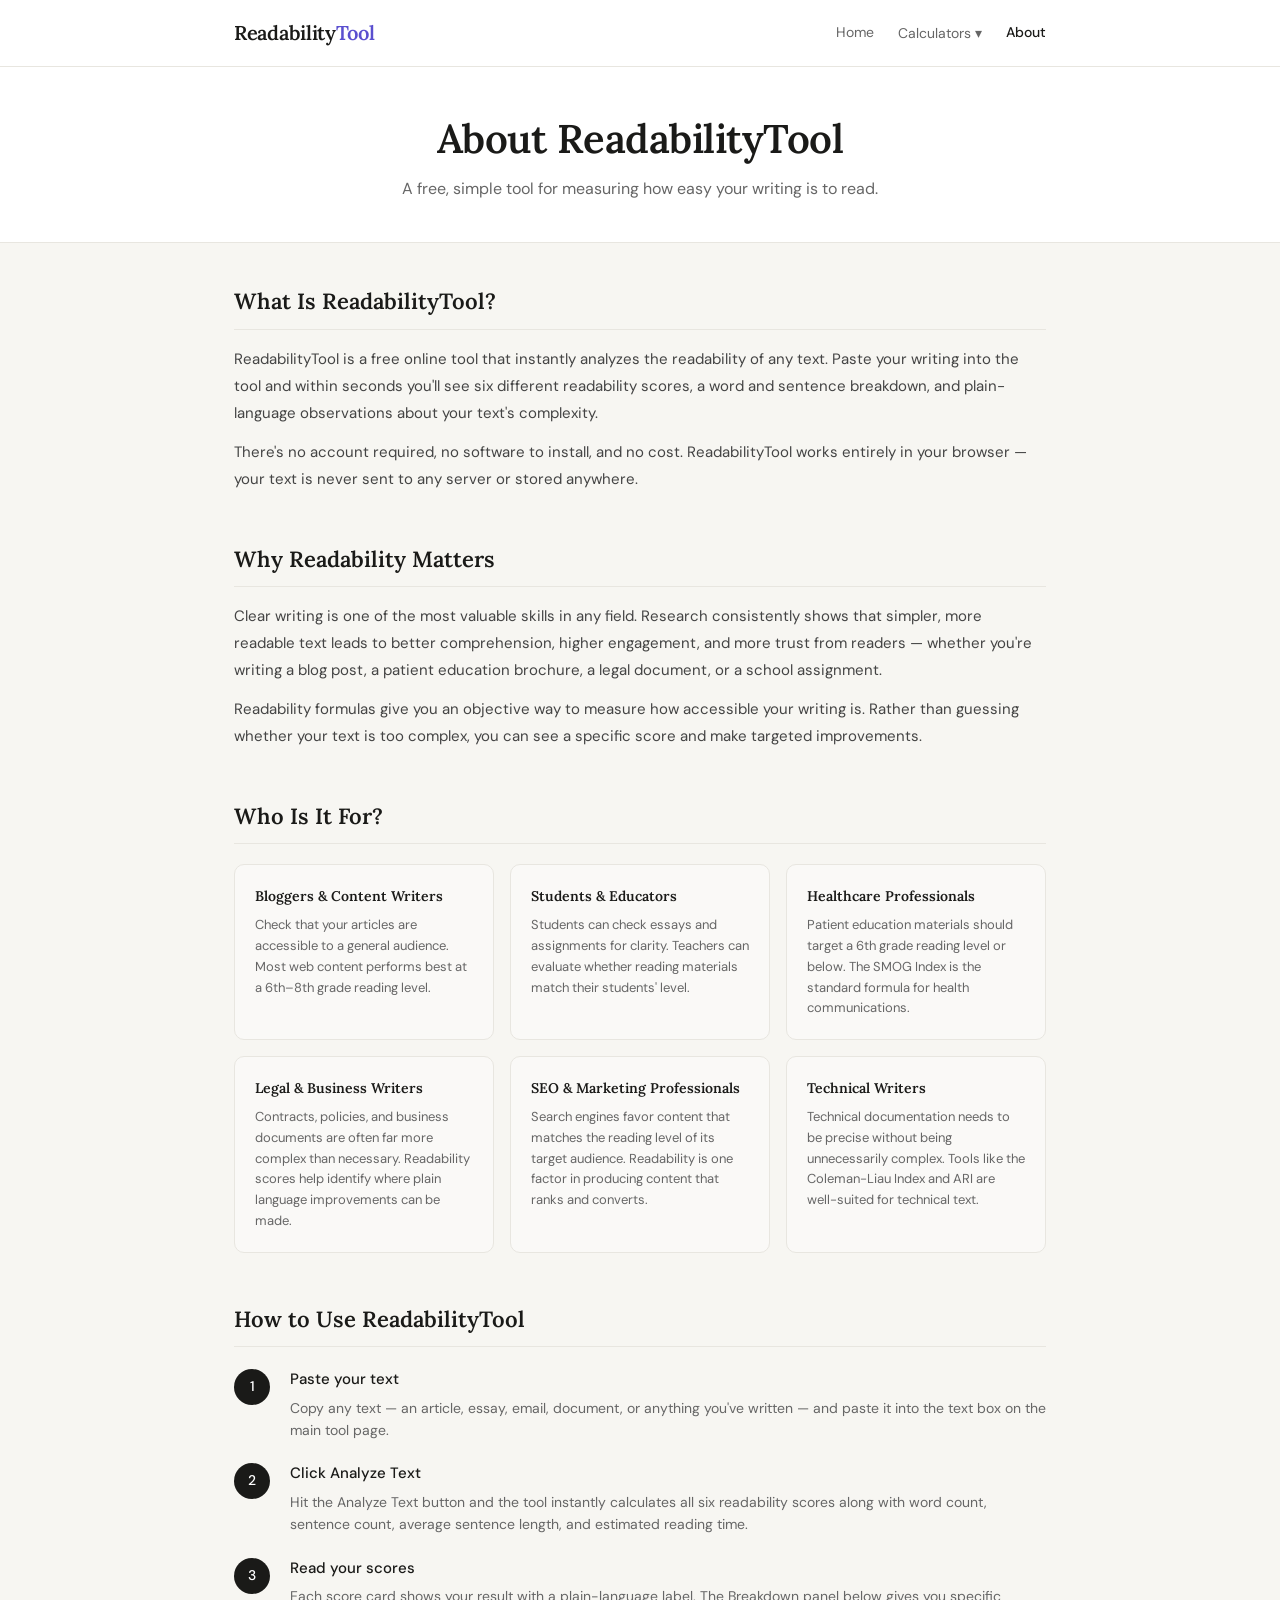
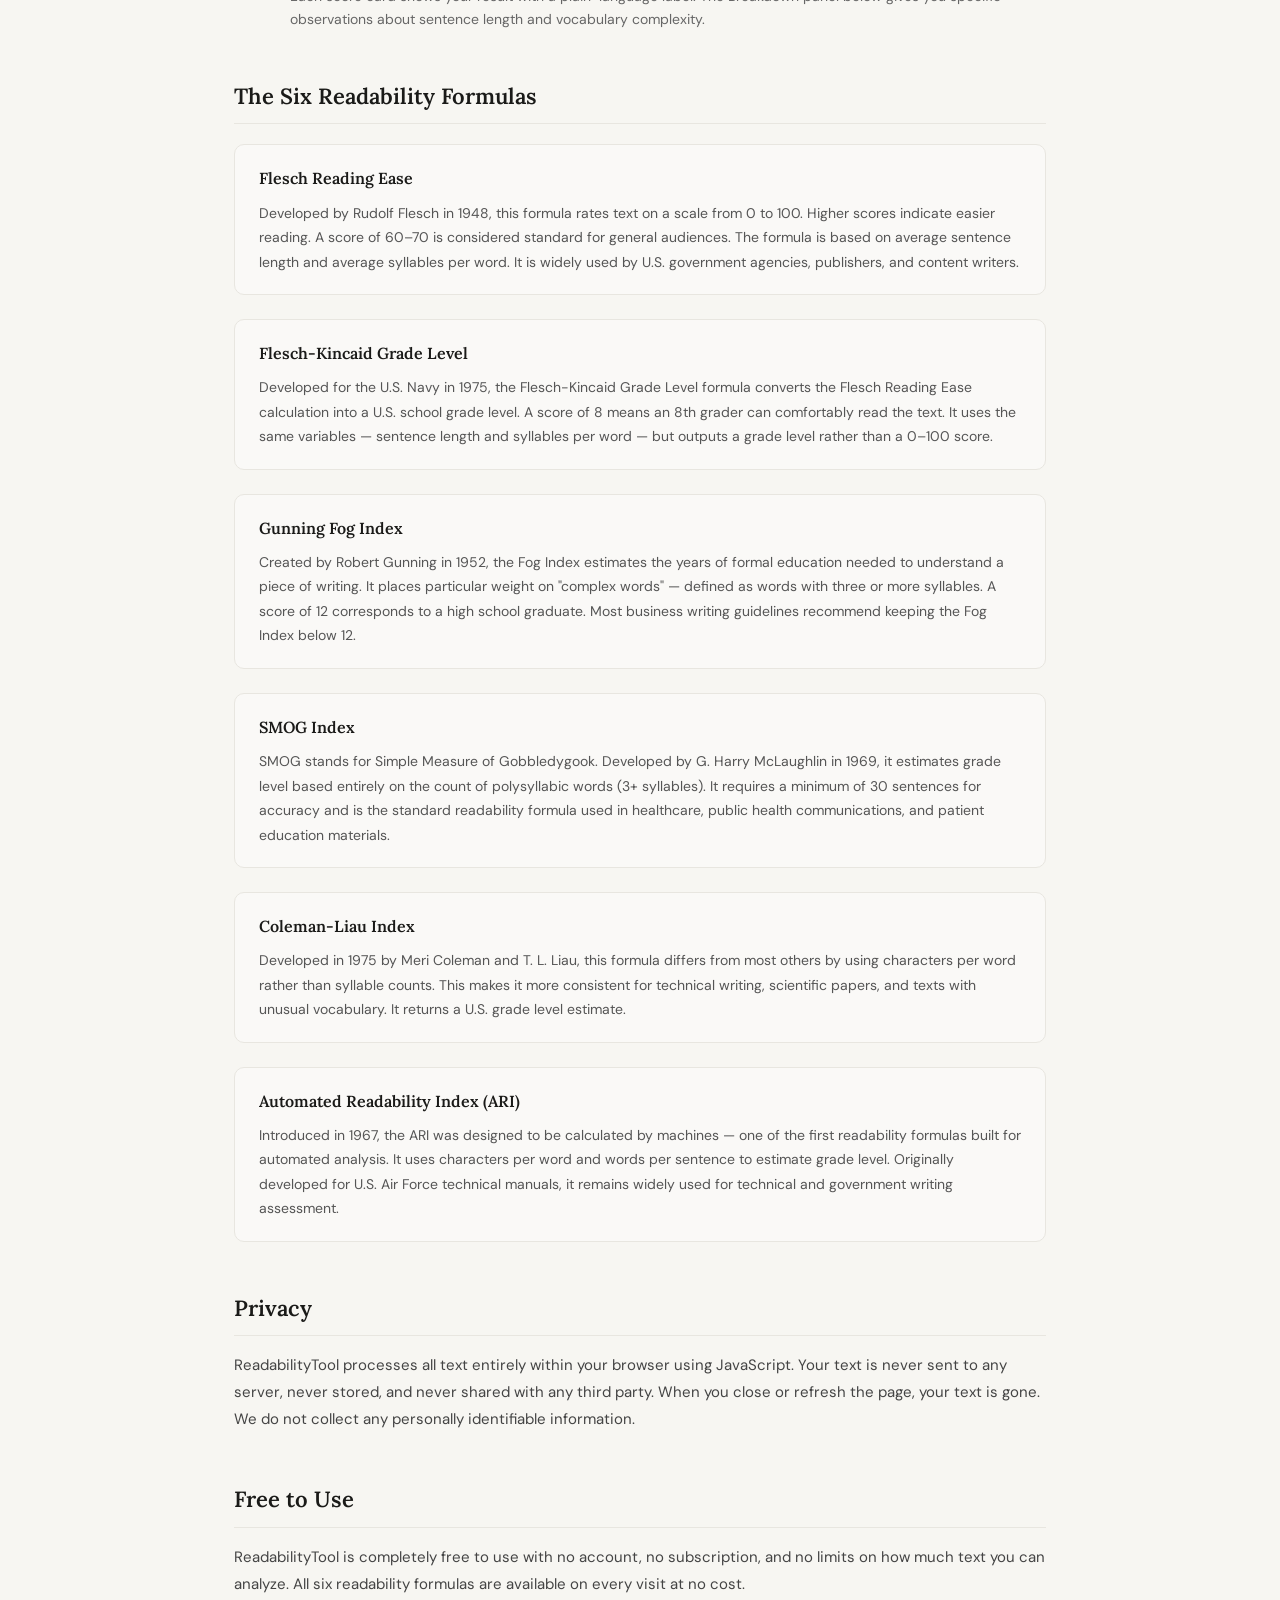
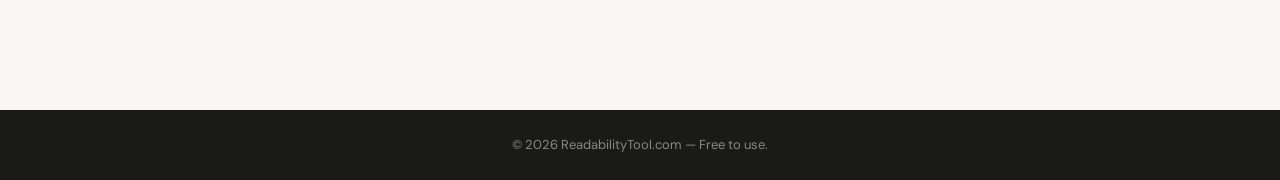
==== about/index.html @ 3c27fea6 "Dropdown nav" ====
<!DOCTYPE html>
<html lang="en">
<head>
  <meta charset="UTF-8" />
  <meta name="viewport" content="width=device-width, initial-scale=1.0" />
  <title>About — ReadabilityTool</title>
  <meta name="description" content="Learn about ReadabilityTool — a free online readability checker that calculates Flesch, Flesch-Kincaid, Gunning Fog, SMOG, Coleman-Liau, and ARI scores. Free to use, no account required." />
  <link rel="stylesheet" href="../style.css" />
  <link href="https://fonts.googleapis.com/css2?family=Lora:wght@400;500;600&family=DM+Sans:opsz,wght@9..40,400;9..40,500&display=swap" rel="stylesheet" />
</head>
<body>

  <header class="site-header">
    <div class="container">
      <a href="/" class="logo">Readability<span>Tool</span></a>
      <nav>
        <a href="/">Home</a>
        <div class="nav-dropdown">
          <button class="nav-dropdown-btn">Calculators ▾</button>
          <div class="nav-dropdown-menu">
            <a href="/flesch-reading-ease/">Flesch Reading Ease</a>
            <a href="/flesch-kincaid-calculator/">Flesch-Kincaid Grade Level</a>
            <a href="/gunning-fog-index-calculator/">Gunning Fog Index</a>
            <a href="/smog-index-calculator/">SMOG Index</a>
            <a href="/coleman-liau-index/">Coleman-Liau Index</a>
            <a href="/automated-readability-index/">Automated Readability Index</a>
          </div>
        </div>
        <a href="/about/" class="active">About</a>
      </nav>
    </div>
  </header>

  <main>
    <section class="hero">
      <div class="container">
        <h1>About ReadabilityTool</h1>
        <p class="subtitle">A free, simple tool for measuring how easy your writing is to read.</p>
      </div>
    </section>

    <section class="about-section">
      <div class="container">

        <div class="about-block">
          <h2>What Is ReadabilityTool?</h2>
          <p>ReadabilityTool is a free online tool that instantly analyzes the readability of any text. Paste your writing into the tool and within seconds you'll see six different readability scores, a word and sentence breakdown, and plain-language observations about your text's complexity.</p>
          <p>There's no account required, no software to install, and no cost. ReadabilityTool works entirely in your browser — your text is never sent to any server or stored anywhere.</p>
        </div>

        <div class="about-block">
          <h2>Why Readability Matters</h2>
          <p>Clear writing is one of the most valuable skills in any field. Research consistently shows that simpler, more readable text leads to better comprehension, higher engagement, and more trust from readers — whether you're writing a blog post, a patient education brochure, a legal document, or a school assignment.</p>
          <p>Readability formulas give you an objective way to measure how accessible your writing is. Rather than guessing whether your text is too complex, you can see a specific score and make targeted improvements.</p>
        </div>

        <div class="about-block">
          <h2>Who Is It For?</h2>
          <div class="about-grid">
            <div class="about-card">
              <h3>Bloggers & Content Writers</h3>
              <p>Check that your articles are accessible to a general audience. Most web content performs best at a 6th–8th grade reading level.</p>
            </div>
            <div class="about-card">
              <h3>Students & Educators</h3>
              <p>Students can check essays and assignments for clarity. Teachers can evaluate whether reading materials match their students' level.</p>
            </div>
            <div class="about-card">
              <h3>Healthcare Professionals</h3>
              <p>Patient education materials should target a 6th grade reading level or below. The SMOG Index is the standard formula for health communications.</p>
            </div>
            <div class="about-card">
              <h3>Legal & Business Writers</h3>
              <p>Contracts, policies, and business documents are often far more complex than necessary. Readability scores help identify where plain language improvements can be made.</p>
            </div>
            <div class="about-card">
              <h3>SEO & Marketing Professionals</h3>
              <p>Search engines favor content that matches the reading level of its target audience. Readability is one factor in producing content that ranks and converts.</p>
            </div>
            <div class="about-card">
              <h3>Technical Writers</h3>
              <p>Technical documentation needs to be precise without being unnecessarily complex. Tools like the Coleman-Liau Index and ARI are well-suited for technical text.</p>
            </div>
          </div>
        </div>

        <div class="about-block">
          <h2>How to Use ReadabilityTool</h2>
          <div class="steps">
            <div class="step">
              <div class="step-number">1</div>
              <div class="step-text">
                <strong>Paste your text</strong>
                <p>Copy any text — an article, essay, email, document, or anything you've written — and paste it into the text box on the main tool page.</p>
              </div>
            </div>
            <div class="step">
              <div class="step-number">2</div>
              <div class="step-text">
                <strong>Click Analyze Text</strong>
                <p>Hit the Analyze Text button and the tool instantly calculates all six readability scores along with word count, sentence count, average sentence length, and estimated reading time.</p>
              </div>
            </div>
            <div class="step">
              <div class="step-number">3</div>
              <div class="step-text">
                <strong>Read your scores</strong>
                <p>Each score card shows your result with a plain-language label. The Breakdown panel below gives you specific observations about sentence length and vocabulary complexity.</p>
              </div>
            </div>
          </div>
        </div>

        <div class="about-block">
          <h2>The Six Readability Formulas</h2>

          <div class="formula-list">
            <div class="formula-item">
              <h3><a href="/flesch-reading-ease/">Flesch Reading Ease</a></h3>
              <p>Developed by Rudolf Flesch in 1948, this formula rates text on a scale from 0 to 100. Higher scores indicate easier reading. A score of 60–70 is considered standard for general audiences. The formula is based on average sentence length and average syllables per word. It is widely used by U.S. government agencies, publishers, and content writers.</p>
            </div>
            <div class="formula-item">
              <h3><a href="/flesch-kincaid-calculator/">Flesch-Kincaid Grade Level</a></h3>
              <p>Developed for the U.S. Navy in 1975, the Flesch-Kincaid Grade Level formula converts the Flesch Reading Ease calculation into a U.S. school grade level. A score of 8 means an 8th grader can comfortably read the text. It uses the same variables — sentence length and syllables per word — but outputs a grade level rather than a 0–100 score.</p>
            </div>
            <div class="formula-item">
              <h3><a href="/gunning-fog-index-calculator/">Gunning Fog Index</a></h3>
              <p>Created by Robert Gunning in 1952, the Fog Index estimates the years of formal education needed to understand a piece of writing. It places particular weight on "complex words" — defined as words with three or more syllables. A score of 12 corresponds to a high school graduate. Most business writing guidelines recommend keeping the Fog Index below 12.</p>
            </div>
            <div class="formula-item">
              <h3><a href="/smog-index-calculator/">SMOG Index</a></h3>
              <p>SMOG stands for Simple Measure of Gobbledygook. Developed by G. Harry McLaughlin in 1969, it estimates grade level based entirely on the count of polysyllabic words (3+ syllables). It requires a minimum of 30 sentences for accuracy and is the standard readability formula used in healthcare, public health communications, and patient education materials.</p>
            </div>
            <div class="formula-item">
              <h3><a href="/coleman-liau-index/">Coleman-Liau Index</a></h3>
              <p>Developed in 1975 by Meri Coleman and T. L. Liau, this formula differs from most others by using characters per word rather than syllable counts. This makes it more consistent for technical writing, scientific papers, and texts with unusual vocabulary. It returns a U.S. grade level estimate.</p>
            </div>
            <div class="formula-item">
              <h3><a href="/automated-readability-index/">Automated Readability Index (ARI)</a></h3>
              <p>Introduced in 1967, the ARI was designed to be calculated by machines — one of the first readability formulas built for automated analysis. It uses characters per word and words per sentence to estimate grade level. Originally developed for U.S. Air Force technical manuals, it remains widely used for technical and government writing assessment.</p>
            </div>
          </div>
        </div>

        <div class="about-block">
          <h2>Privacy</h2>
          <p>ReadabilityTool processes all text entirely within your browser using JavaScript. Your text is never sent to any server, never stored, and never shared with any third party. When you close or refresh the page, your text is gone. We do not collect any personally identifiable information.</p>
        </div>

        <div class="about-block">
          <h2>Free to Use</h2>
          <p>ReadabilityTool is completely free to use with no account, no subscription, and no limits on how much text you can analyze. All six readability formulas are available on every visit at no cost.</p>
        </div>

      </div>
    </section>
  </main>

  <footer class="site-footer">
    <div class="container">
      <p>&copy; 2026 ReadabilityTool.com — Free to use.</p>
    </div>
  </footer>

  <script src="../script.js"></script>
</body>
</html>
---- style.css ----
/* =====================
   Reset & Base
===================== */
*, *::before, *::after {
  box-sizing: border-box;
  margin: 0;
  padding: 0;
}

html { font-size: 16px; scroll-behavior: smooth; }

body {
  font-family: 'DM Sans', sans-serif;
  background: #f7f6f2;
  color: #1a1a18;
  line-height: 1.7;
}

a { color: inherit; text-decoration: none; }

/* =====================
   Layout
===================== */
.container {
  max-width: 860px;
  margin: 0 auto;
  padding: 0 1.5rem;
}

/* =====================
   Header
===================== */
.site-header {
  background: #fff;
  border-bottom: 1px solid #e8e6e0;
  padding: 1rem 0;
  position: sticky;
  top: 0;
  z-index: 100;
}

.site-header .container {
  display: flex;
  align-items: center;
  justify-content: space-between;
}

.logo {
  font-family: 'Lora', serif;
  font-size: 20px;
  font-weight: 600;
  letter-spacing: -0.3px;
}

.logo span { color: #5a4fcf; }
a.logo { text-decoration: none; color: inherit; }

.scores-grid.single {
  grid-template-columns: 1fr;
  max-width: 480px;
}

.score-card.featured {
  padding: 2rem;
}

.score-card.featured .score-value {
  font-size: 56px;
  margin-bottom: 8px;
}

.score-card.featured .score-label {
  font-size: 14px;
  padding: 4px 14px;
  margin-bottom: 14px;
}

.score-card.featured .score-desc {
  font-size: 13px;
  line-height: 1.65;
}

.explainer-card a {
  color: #5a4fcf;
  text-decoration: underline;
  text-underline-offset: 2px;
}

nav { display: flex; gap: 1.5rem; align-items: center; }

nav a {
  font-size: 14px;
  color: #666;
  transition: color 0.15s;
}

nav a:hover { color: #1a1a18; }
nav a.active { color: #1a1a18; font-weight: 500; }

/* Dropdown */
.nav-dropdown {
  position: relative;
}

.nav-dropdown-btn {
  font-family: 'DM Sans', sans-serif;
  font-size: 14px;
  color: #666;
  background: none;
  border: none;
  cursor: pointer;
  padding: 0;
  transition: color 0.15s;
}

.nav-dropdown-btn:hover { color: #1a1a18; }

.nav-dropdown-menu {
  display: none;
  position: absolute;
  top: calc(100% + 10px);
  left: 50%;
  transform: translateX(-50%);
  background: #fff;
  border: 1px solid #e8e6e0;
  border-radius: 10px;
  padding: 6px 0;
  min-width: 220px;
  z-index: 200;
  box-shadow: 0 4px 16px rgba(0,0,0,0.08);
}

.nav-dropdown-menu a {
  display: block;
  padding: 8px 16px;
  font-size: 13px;
  color: #333;
  white-space: nowrap;
  transition: background 0.1s;
}

.nav-dropdown-menu a:hover {
  background: #f7f6f2;
  color: #1a1a18;
}

.nav-dropdown:hover .nav-dropdown-menu,
.nav-dropdown:focus-within .nav-dropdown-menu {
  display: block;
}

/* About page styles */
.about-section {
  padding: 2.5rem 0 4rem;
}

.about-block {
  margin-bottom: 3rem;
}

.about-block h2 {
  font-family: 'Lora', serif;
  font-size: 22px;
  font-weight: 600;
  color: #1a1a18;
  margin-bottom: 1rem;
  padding-bottom: 0.5rem;
  border-bottom: 1px solid #e8e6e0;
}

.about-block p {
  font-size: 15px;
  color: #444;
  line-height: 1.8;
  margin-bottom: 0.75rem;
}

.about-grid {
  display: grid;
  grid-template-columns: repeat(3, 1fr);
  gap: 1rem;
  margin-top: 1.25rem;
}

.about-card {
  background: #faf9f7;
  border: 1px solid #e8e6e0;
  border-radius: 10px;
  padding: 1.25rem;
}

.about-card h3 {
  font-family: 'Lora', serif;
  font-size: 14px;
  font-weight: 600;
  color: #1a1a18;
  margin-bottom: 6px;
}

.about-card p {
  font-size: 13px;
  color: #666;
  line-height: 1.6;
  margin: 0;
}

/* Steps */
.steps {
  display: flex;
  flex-direction: column;
  gap: 1.25rem;
  margin-top: 1.25rem;
}

.step {
  display: flex;
  align-items: flex-start;
  gap: 1.25rem;
}

.step-number {
  width: 36px;
  height: 36px;
  border-radius: 50%;
  background: #1a1a18;
  color: #fff;
  font-size: 14px;
  font-weight: 500;
  display: flex;
  align-items: center;
  justify-content: center;
  flex-shrink: 0;
  margin-top: 2px;
}

.step-text strong {
  font-size: 15px;
  font-weight: 500;
  color: #1a1a18;
  display: block;
  margin-bottom: 4px;
}

.step-text p {
  font-size: 14px;
  color: #666;
  line-height: 1.6;
  margin: 0;
}

/* Formula list */
.formula-list {
  display: flex;
  flex-direction: column;
  gap: 1.5rem;
  margin-top: 1.25rem;
}

.formula-item {
  padding: 1.25rem 1.5rem;
  background: #faf9f7;
  border: 1px solid #e8e6e0;
  border-radius: 10px;
}

.formula-item h3 {
  font-family: 'Lora', serif;
  font-size: 16px;
  font-weight: 600;
  color: #1a1a18;
  margin-bottom: 8px;
}

.formula-item h3 a {
  color: #1a1a18;
  text-decoration: none;
}

.formula-item h3 a:hover {
  color: #5a4fcf;
}

.formula-item p {
  font-size: 14px;
  color: #555;
  line-height: 1.75;
  margin: 0;
}

@media (max-width: 640px) {
  .about-grid { grid-template-columns: 1fr; }
  .nav-dropdown-menu { left: auto; right: 0; transform: none; }
}

/* =====================
   Hero
===================== */
.hero {
  background: #fff;
  padding: 3rem 0 2.5rem;
  border-bottom: 1px solid #e8e6e0;
  text-align: center;
}

.hero h1 {
  font-family: 'Lora', serif;
  font-size: clamp(26px, 5vw, 40px);
  font-weight: 600;
  letter-spacing: -0.5px;
  margin-bottom: 0.75rem;
  line-height: 1.2;
}

.subtitle {
  font-size: 16px;
  color: #666;
  max-width: 520px;
  margin: 0 auto;
}

/* =====================
   Tool Section
===================== */
.tool-section { padding: 2.5rem 0; }

/* =====================
   Editor
===================== */
.editor-wrap {
  background: #fff;
  border: 1px solid #e8e6e0;
  border-radius: 12px;
  overflow: hidden;
  margin-bottom: 1.5rem;
}

#text-input {
  width: 100%;
  min-height: 200px;
  padding: 1.25rem 1.5rem;
  font-family: 'DM Sans', sans-serif;
  font-size: 15px;
  line-height: 1.75;
  border: none;
  outline: none;
  resize: vertical;
  background: #fff;
  color: #1a1a18;
}

#text-input::placeholder { color: #aaa; }

.toolbar {
  display: flex;
  gap: 10px;
  padding: 0.875rem 1.25rem;
  background: #faf9f7;
  border-top: 1px solid #e8e6e0;
  flex-wrap: wrap;
}

.btn {
  font-family: 'DM Sans', sans-serif;
  font-size: 14px;
  font-weight: 500;
  padding: 8px 18px;
  border-radius: 8px;
  border: 1px solid #d8d5cc;
  background: #fff;
  color: #1a1a18;
  cursor: pointer;
  transition: background 0.12s, transform 0.1s;
}

.btn:hover { background: #f0ede6; }
.btn:active { transform: scale(0.97); }

.btn-primary {
  background: #1a1a18;
  color: #fff;
  border-color: #1a1a18;
}

.btn-primary:hover { background: #333; border-color: #333; }

/* =====================
   Stats Row
===================== */
.stats-row {
  display: grid;
  grid-template-columns: repeat(4, 1fr);
  gap: 10px;
  margin-bottom: 1.25rem;
}

.stat-card {
  background: #fff;
  border: 1px solid #e8e6e0;
  border-radius: 10px;
  padding: 1rem;
  text-align: center;
}

.stat-label {
  font-size: 11px;
  font-weight: 500;
  color: #999;
  text-transform: uppercase;
  letter-spacing: 0.6px;
  margin-bottom: 6px;
}

.stat-value {
  font-family: 'Lora', serif;
  font-size: 26px;
  font-weight: 500;
  color: #1a1a18;
  line-height: 1;
}

/* =====================
   Scores Grid
===================== */
.scores-grid {
  display: grid;
  grid-template-columns: repeat(2, 1fr);
  gap: 10px;
  margin-bottom: 1.25rem;
}

.score-card {
  background: #fff;
  border: 1px solid #e8e6e0;
  border-radius: 12px;
  padding: 1.25rem 1.5rem;
}

.score-name {
  font-size: 11px;
  font-weight: 500;
  color: #999;
  text-transform: uppercase;
  letter-spacing: 0.6px;
  margin-bottom: 10px;
}

.score-value {
  font-family: 'Lora', serif;
  font-size: 36px;
  font-weight: 500;
  color: #1a1a18;
  line-height: 1;
  margin-bottom: 6px;
}

.score-label {
  display: inline-block;
  font-size: 12px;
  font-weight: 500;
  color: #555;
  background: #f1efe8;
  border-radius: 20px;
  padding: 3px 10px;
  margin-bottom: 10px;
  min-height: 22px;
}

.score-desc {
  font-size: 12px;
  color: #888;
  line-height: 1.6;
}

/* =====================
   Breakdown
===================== */
.suggestions {
  background: #fff;
  border: 1px solid #e8e6e0;
  border-radius: 12px;
  padding: 1.25rem 1.5rem;
  margin-bottom: 1.25rem;
}

.suggestions h3 {
  font-size: 11px;
  font-weight: 500;
  color: #999;
  text-transform: uppercase;
  letter-spacing: 0.6px;
  margin-bottom: 12px;
}

.suggestion-item {
  display: flex;
  align-items: flex-start;
  gap: 10px;
  padding: 9px 0;
  border-bottom: 1px solid #f0ede6;
  font-size: 14px;
  color: #333;
  line-height: 1.6;
}

.suggestion-item:last-child { border-bottom: none; padding-bottom: 0; }

.suggestion-item strong { font-weight: 500; color: #1a1a18; }

/* =====================
   Explainer
===================== */
.explainer {
  background: #fff;
  border-top: 1px solid #e8e6e0;
  padding: 3rem 0 4rem;
}

.explainer h2 {
  font-family: 'Lora', serif;
  font-size: 26px;
  font-weight: 600;
  margin-bottom: 2rem;
  text-align: center;
}

.explainer-grid {
  display: grid;
  grid-template-columns: repeat(3, 1fr);
  gap: 1.25rem;
}

.explainer-card {
  padding: 1.25rem;
  border: 1px solid #e8e6e0;
  border-radius: 12px;
  background: #faf9f7;
}

.explainer-card h3 {
  font-family: 'Lora', serif;
  font-size: 15px;
  font-weight: 600;
  margin-bottom: 8px;
}

.explainer-card p {
  font-size: 13px;
  color: #666;
  line-height: 1.65;
}

/* =====================
   Footer
===================== */
.site-footer {
  background: #1a1a18;
  color: #888;
  padding: 1.5rem 0;
  text-align: center;
  font-size: 13px;
}

/* =====================
   Responsive
===================== */
@media (max-width: 640px) {
  .stats-row { grid-template-columns: repeat(2, 1fr); }
  .scores-grid { grid-template-columns: 1fr; }
  .explainer-grid { grid-template-columns: 1fr; }
  .hero { padding: 2rem 0 1.75rem; }
}
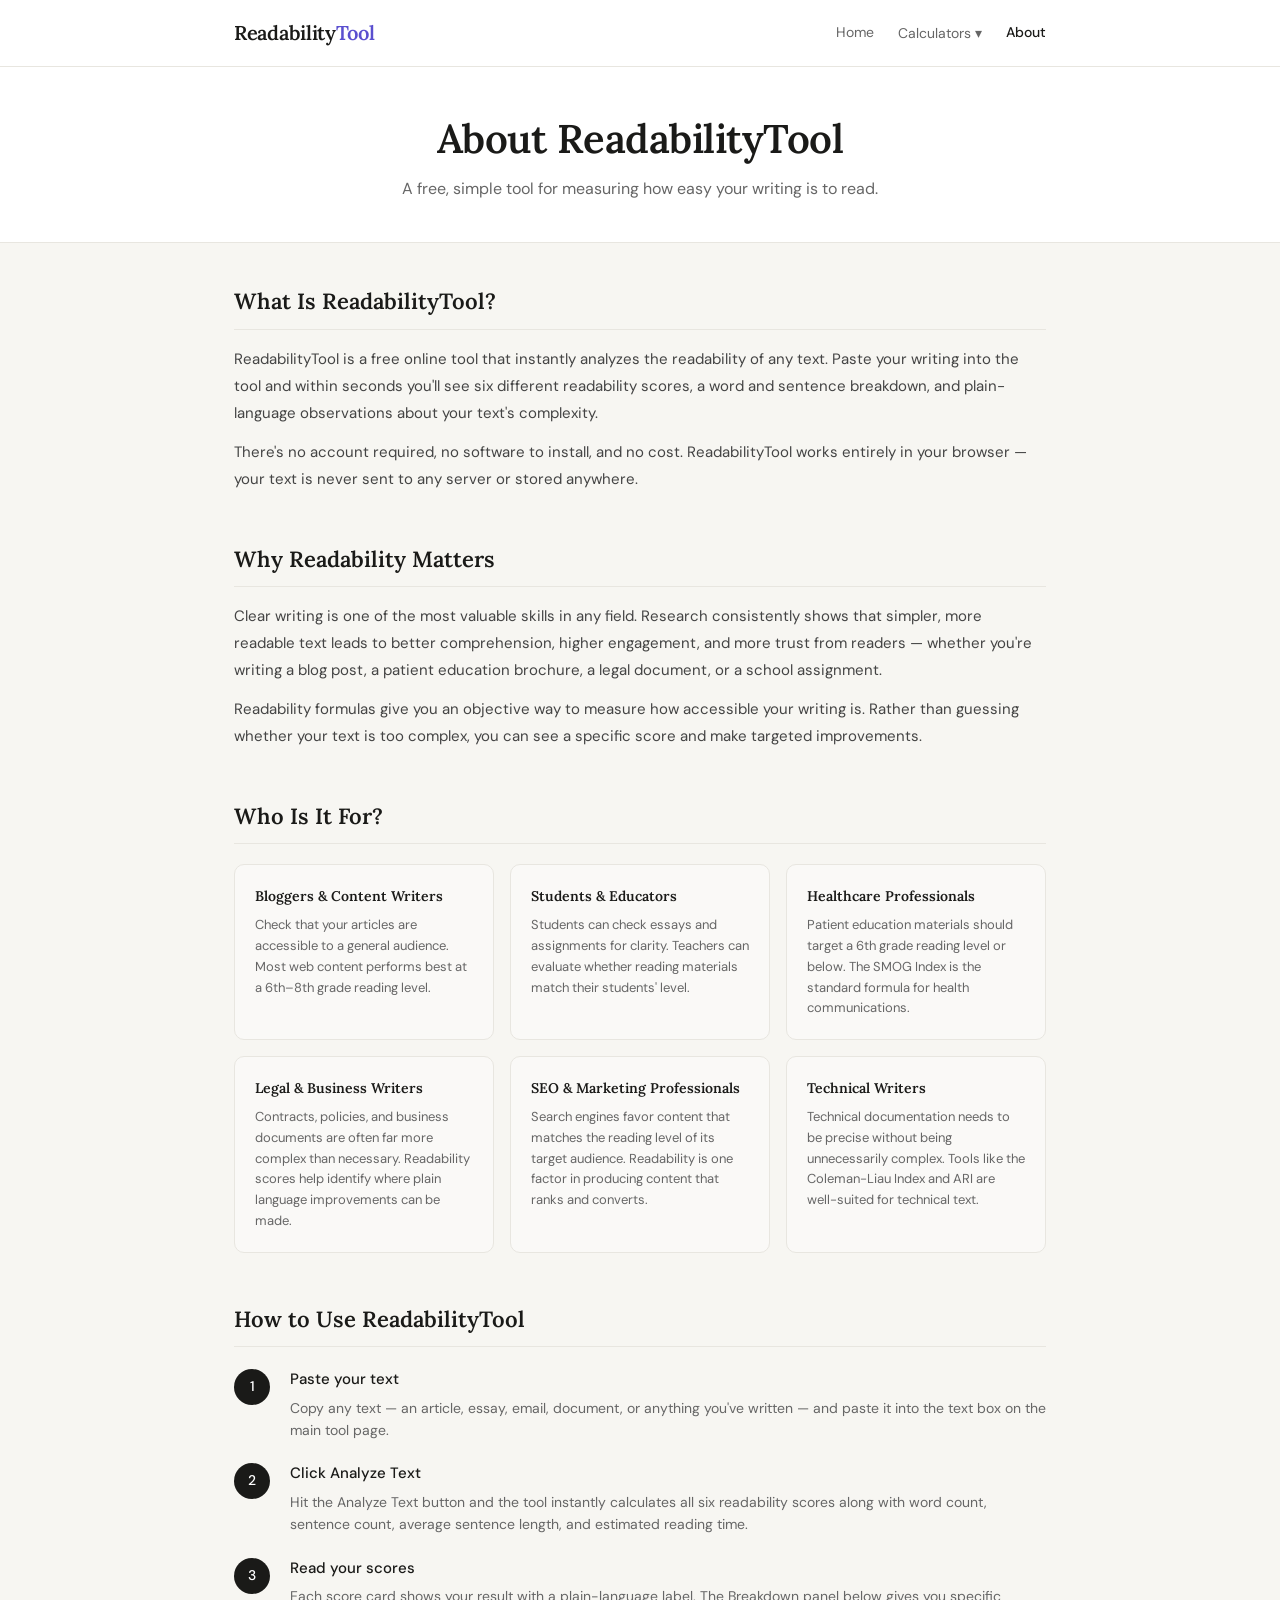
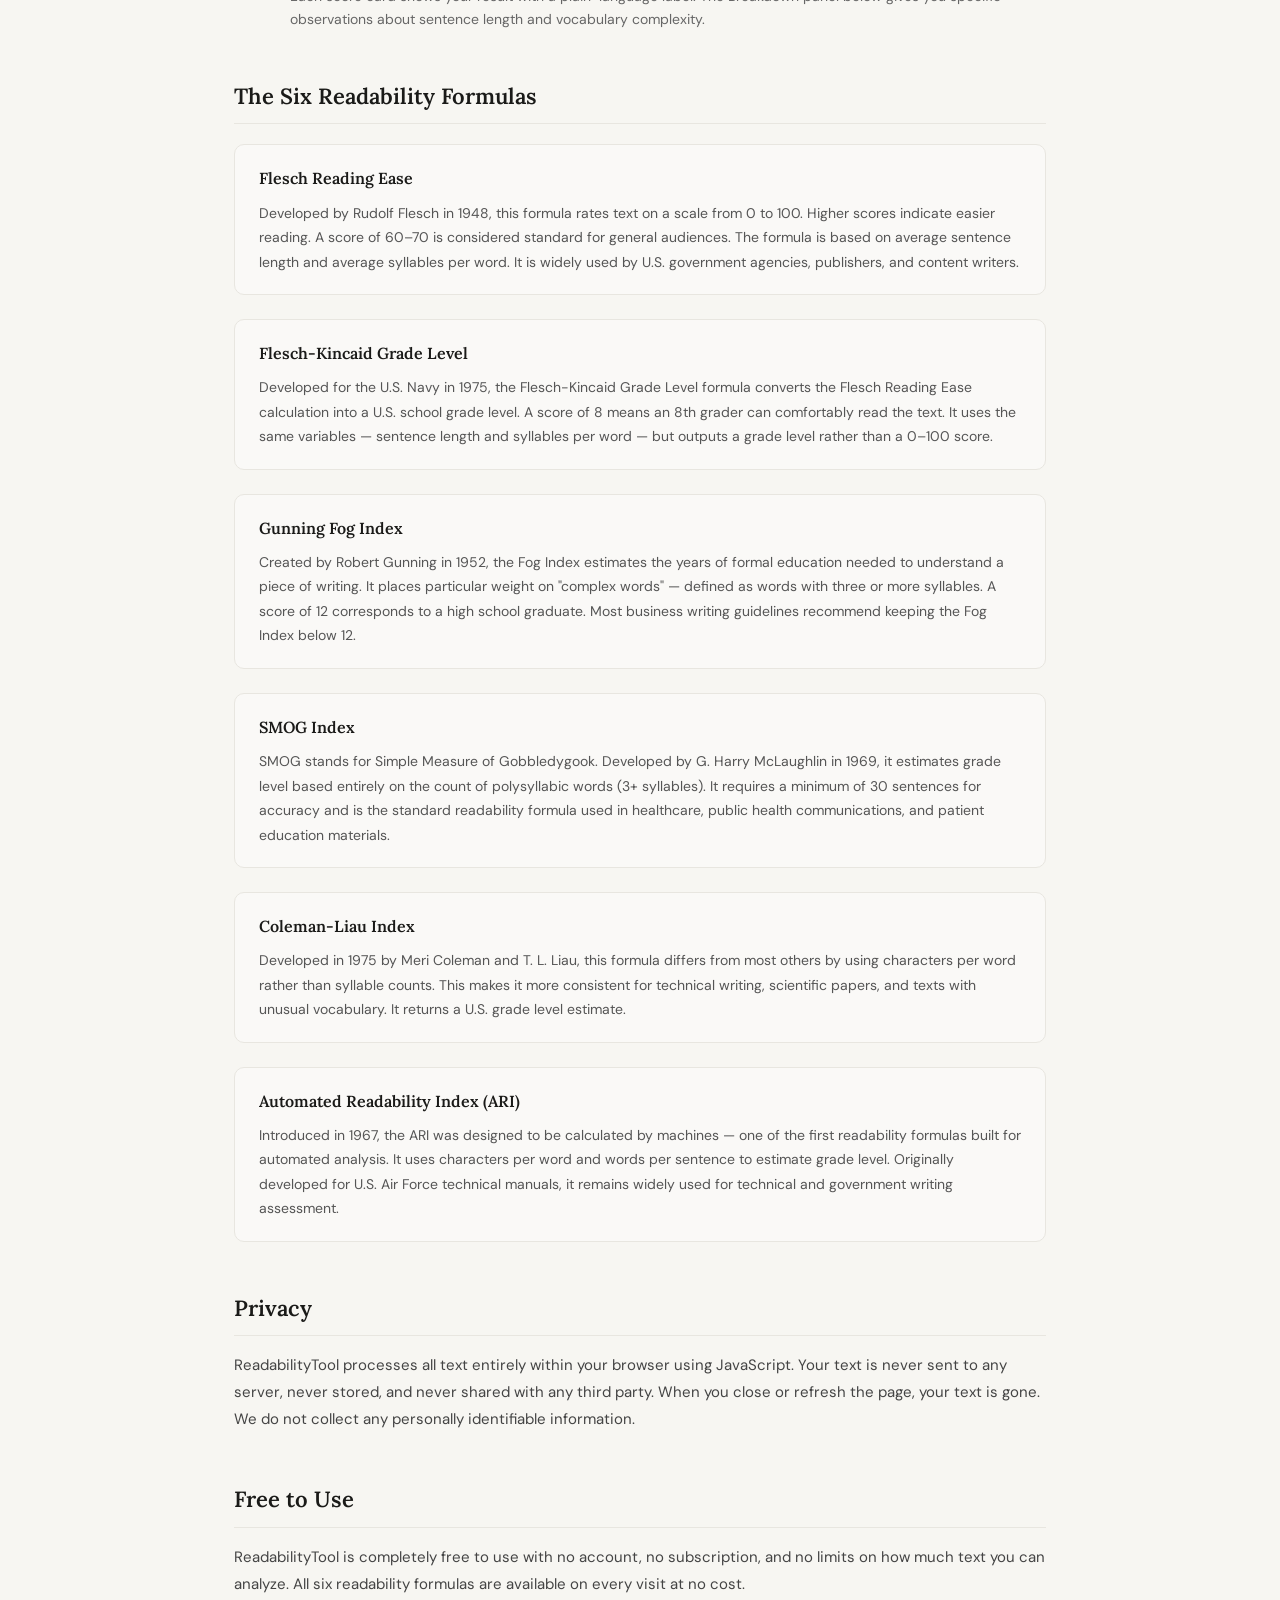
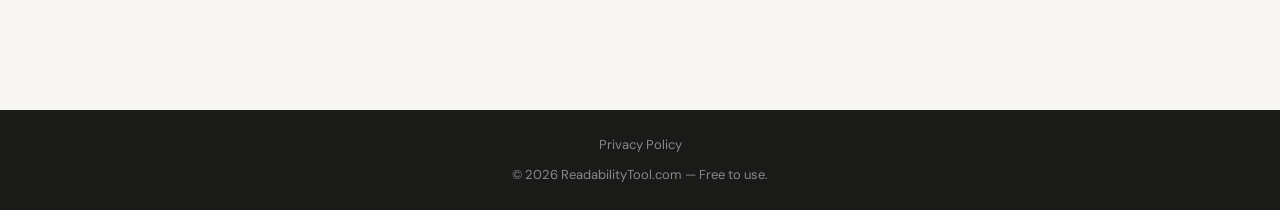
==== commit 51fe2c97: "Added-privacy-page" ====
--- a/about/index.html
+++ b/about/index.html
@@ -24,6 +24,10 @@
             <a href="/smog-index-calculator/">SMOG Index</a>
             <a href="/coleman-liau-index/">Coleman-Liau Index</a>
             <a href="/automated-readability-index/">Automated Readability Index</a>
+            <div class="nav-dropdown-divider"></div>
+            <a href="/seo/">For SEO Writers</a>
+            <a href="/students/">For Students</a>
+            <a href="/healthcare/">For Healthcare</a>
           </div>
         </div>
         <a href="/about/" class="active">About</a>
@@ -158,6 +162,9 @@
 
   <footer class="site-footer">
     <div class="container">
+      <div class="footer-links">
+        <a href="/privacy/">Privacy Policy</a>
+      </div>
       <p>&copy; 2026 ReadabilityTool.com — Free to use.</p>
     </div>
   </footer>
--- a/style.css
+++ b/style.css
@@ -118,7 +118,7 @@
 .nav-dropdown-menu {
   display: none;
   position: absolute;
-  top: calc(100% + 10px);
+  top: 100%;
   left: 50%;
   transform: translateX(-50%);
   background: #fff;
@@ -128,6 +128,17 @@
   min-width: 220px;
   z-index: 200;
   box-shadow: 0 4px 16px rgba(0,0,0,0.08);
+  margin-top: 0;
+}
+
+.nav-dropdown::after {
+  content: '';
+  display: block;
+  position: absolute;
+  top: 100%;
+  left: 0;
+  right: 0;
+  height: 12px;
 }
 
 .nav-dropdown-menu a {
@@ -142,6 +153,12 @@
 .nav-dropdown-menu a:hover {
   background: #f7f6f2;
   color: #1a1a18;
+}
+
+.nav-dropdown-divider {
+  height: 1px;
+  background: #e8e6e0;
+  margin: 6px 0;
 }
 
 .nav-dropdown:hover .nav-dropdown-menu,
@@ -560,6 +577,21 @@
   font-size: 13px;
 }
 
+.footer-links {
+  margin-bottom: 8px;
+}
+
+.footer-links a {
+  color: #888;
+  text-decoration: none;
+  font-size: 13px;
+  transition: color 0.15s;
+}
+
+.footer-links a:hover {
+  color: #ccc;
+}
+
 /* =====================
    Responsive
 ===================== */
